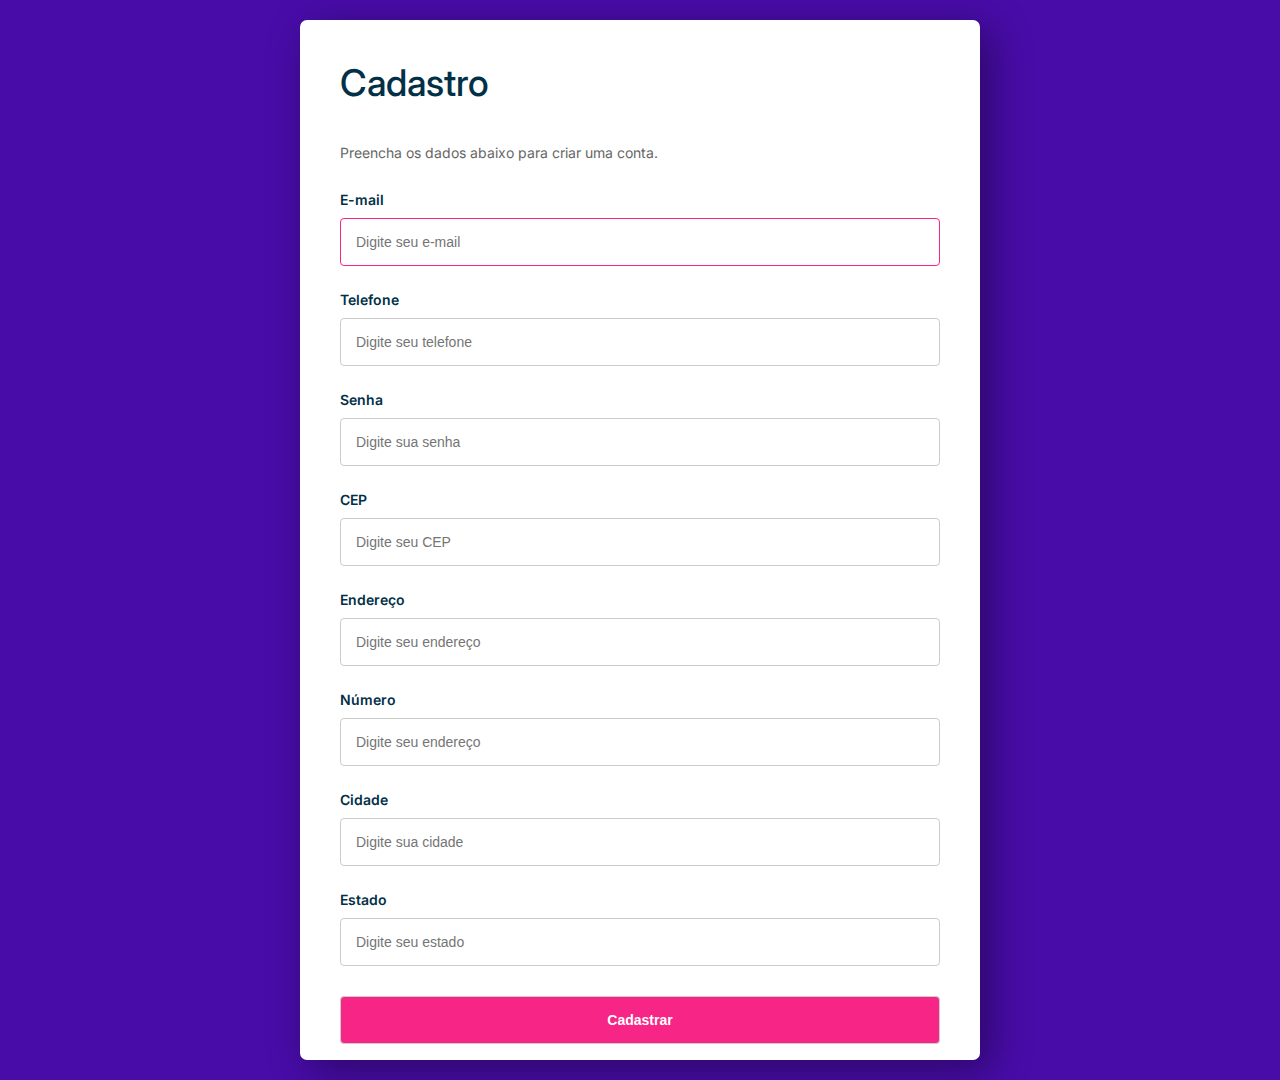
==== frontend/pages/register.html @ a3e00ccf "criando estrutura básica de diretórios do front end... criando páginas de login e cadastro + estiliz" ====
<!DOCTYPE html>
<html lang="pt-br">
<head>
    <meta charset="UTF-8">
    <meta name="viewport" content="width=device-width, initial-scale=1.0">
    <link rel="stylesheet" href="../css/register.css">
    <title>Cadastro</title>
</head>
<body>
    <div class="page">
        <form method="POST" class="formRegister">
            <h1>Cadastro</h1>
            <p>Preencha os dados abaixo para criar uma conta.</p>
            <label for="email">E-mail</label>
            <input type="email" id="email" name="email" placeholder="Digite seu e-mail" required autofocus />
            
            <label for="phone">Telefone</label>
            <input type="tel" id="phone" name="phone" placeholder="Digite seu telefone" required />
            
            <label for="password">Senha</label>
            <input type="password" id="password" name="password" placeholder="Digite sua senha" required />

            <label for="zip">CEP</label>
            <input type="text" id="zip" name="zip" placeholder="Digite seu CEP" required />
            
            <label for="address">Endereço</label>
            <input type="text" id="address" name="address" placeholder="Digite seu endereço" required />

            <label for="address">Número</label>
            <input type="text" id="address" name="address" placeholder="Digite seu endereço" required />
            
            <label for="city">Cidade</label>
            <input type="text" id="city" name="city" placeholder="Digite sua cidade" required />
            
            <label for="state">Estado</label>
            <input type="text" id="state" name="state" placeholder="Digite seu estado" required />
            
            

            <input type="submit" value="Cadastrar" class="btn" />
        </form>
    </div>
</body>
</html>
---- frontend/css/register.css ----
@import url('https://fonts.googleapis.com/css2?family=Inter:wght@100;200;300;400;500;600;700;800;900&display=swap');

body {
    font-family: 'Inter', sans-serif;
    margin: 0;
    padding: 0;
    color: #023047;
}

.page {
    display: flex;
    flex-direction: column;
    align-items: center;
    justify-content: center;
    width: 100%;
    height: 120vh;
    background-color: #480ca8;
}

.formRegister {
    display: flex;
    flex-direction: column;
    background-color: #fff;
    border-radius: 7px;
    padding: 40px;
    box-shadow: 10px 10px 40px rgba(0, 0, 0, 0.4);
    gap: 5px;
    width: 600px;
    height: 960px;
}

.formRegister h1 {
    padding: 0;
    margin: 0 0 20px;
    font-weight: 500;
    font-size: 2.3em;
}

.formRegister p {
    display: inline-block;
    font-size: 14px;
    color: #666;
    margin-bottom: 25px;
}

.formRegister input {
    padding: 15px;
    font-size: 14px;
    border: 1px solid #ccc;
    margin-bottom: 20px;
    margin-top: 5px;
    border-radius: 4px;
    transition: all linear 160ms;
    outline: none;
}

.formRegister input:focus {
    border: 1px solid #f72585;
}

.formRegister label {
    font-size: 14px;
    font-weight: 600;
}

.btn {
    background-color: #f72585;
    color: #fff;
    font-size: 14px;
    font-weight: 600;
    border: none;
    transition: all linear 160ms;
    cursor: pointer;
    margin: 0;
}

.btn:hover {
    transform: scale(1.05);
    background-color: #ff0676;
}
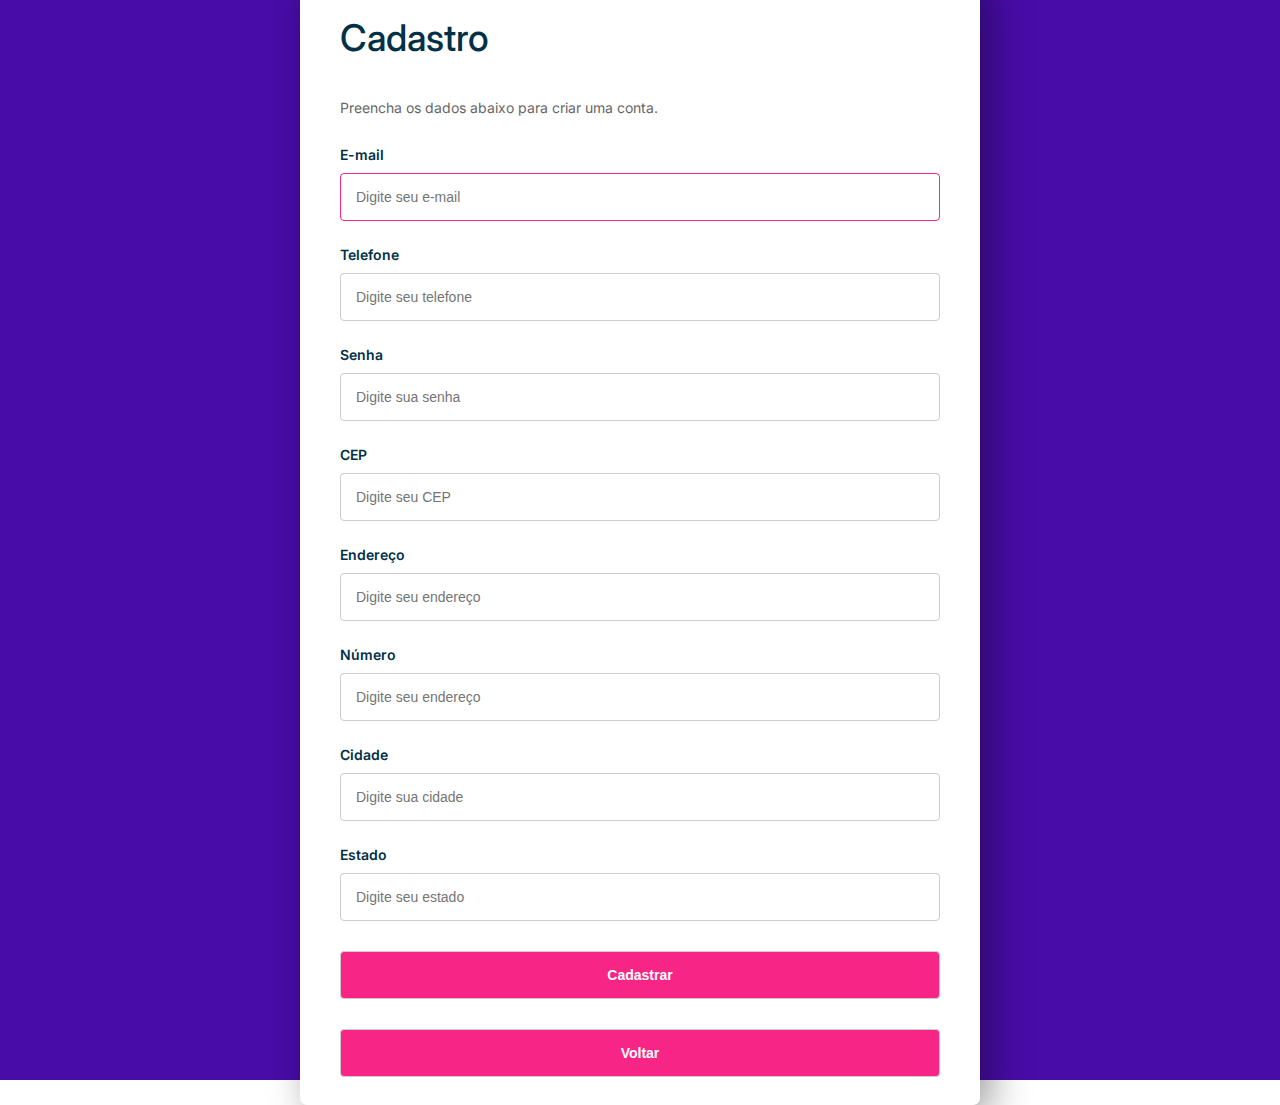
==== commit e48fe75e: "login implementado." ====
--- a/frontend/pages/register.html
+++ b/frontend/pages/register.html
@@ -38,6 +38,9 @@
             
 
             <input type="submit" value="Cadastrar" class="btn" />
+
+            <input type="button" value="Voltar" class="btn" id="registerBtn" onclick="window.location.href = '/index.html';" />
+
         </form>
     </div>
 </body>
--- a/frontend/css/register.css
+++ b/frontend/css/register.css
@@ -26,7 +26,7 @@
     box-shadow: 10px 10px 40px rgba(0, 0, 0, 0.4);
     gap: 5px;
     width: 600px;
-    height: 960px;
+    height: 1050px;
 }
 
 .formRegister h1 {
